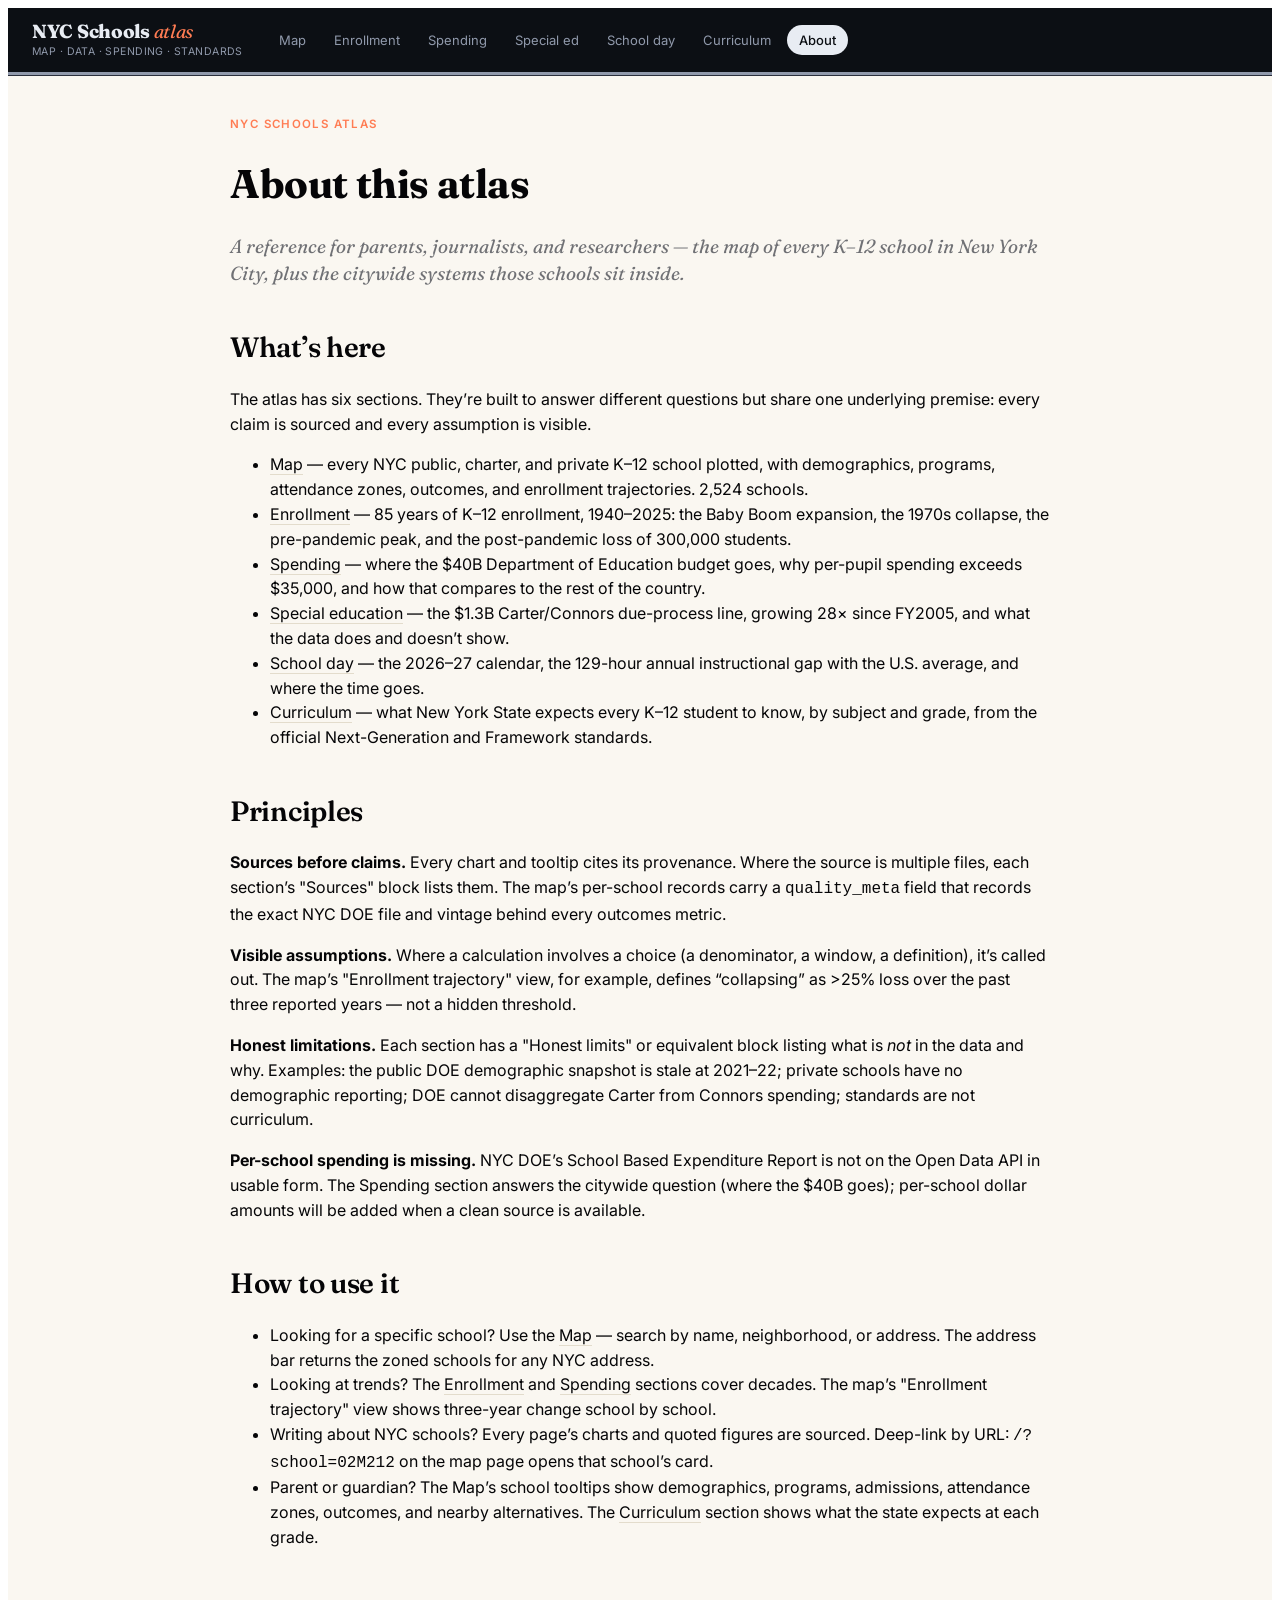
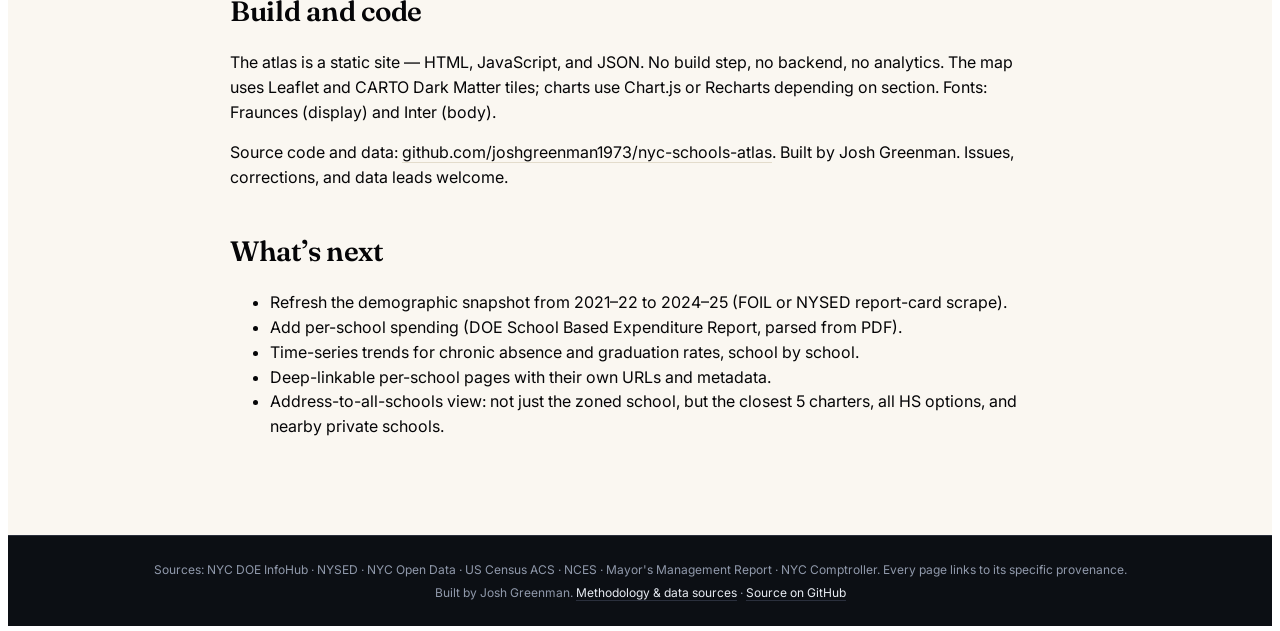
==== about/index.html @ cfe719d4 "Consolidate into mega-atlas: map + 5 explainer sections + unified chrome Adds five sections under on" ====
<!doctype html>
<html lang="en">
<head>
<meta charset="utf-8">
<meta name="viewport" content="width=device-width,initial-scale=1">
<title>NYC schools atlas — About & methodology</title>
<meta name="description" content="Methodology, sources, and limits behind every section of the NYC schools atlas.">
<link rel="stylesheet" href="../shared/chrome.css?v=13" />
</head>
<body data-section="about">

<div id="site-header"></div>

<main class="explainer">
  <div class="container">
    <div class="kicker">NYC Schools Atlas</div>
    <h1>About this atlas</h1>
    <p class="dek">A reference for parents, journalists, and researchers — the map of every K&ndash;12 school in New York City, plus the citywide systems those schools sit inside.</p>

    <h2>What&rsquo;s here</h2>
    <p>The atlas has six sections. They&rsquo;re built to answer different questions but share one underlying premise: every claim is sourced and every assumption is visible.</p>
    <ul>
      <li><a href="../">Map</a> &mdash; every NYC public, charter, and private K&ndash;12 school plotted, with demographics, programs, attendance zones, outcomes, and enrollment trajectories. 2,524 schools.</li>
      <li><a href="../enrollment/">Enrollment</a> &mdash; 85 years of K&ndash;12 enrollment, 1940&ndash;2025: the Baby Boom expansion, the 1970s collapse, the pre-pandemic peak, and the post-pandemic loss of 300,000 students.</li>
      <li><a href="../spending/">Spending</a> &mdash; where the $40B Department of Education budget goes, why per-pupil spending exceeds $35,000, and how that compares to the rest of the country.</li>
      <li><a href="../special-ed/">Special education</a> &mdash; the $1.3B Carter/Connors due-process line, growing 28&times; since FY2005, and what the data does and doesn&rsquo;t show.</li>
      <li><a href="../school-day/">School day</a> &mdash; the 2026&ndash;27 calendar, the 129-hour annual instructional gap with the U.S. average, and where the time goes.</li>
      <li><a href="../curriculum/">Curriculum</a> &mdash; what New York State expects every K&ndash;12 student to know, by subject and grade, from the official Next-Generation and Framework standards.</li>
    </ul>

    <h2>Principles</h2>
    <p><b>Sources before claims.</b> Every chart and tooltip cites its provenance. Where the source is multiple files, each section&rsquo;s "Sources" block lists them. The map&rsquo;s per-school records carry a <code>quality_meta</code> field that records the exact NYC DOE file and vintage behind every outcomes metric.</p>
    <p><b>Visible assumptions.</b> Where a calculation involves a choice (a denominator, a window, a definition), it&rsquo;s called out. The map&rsquo;s "Enrollment trajectory" view, for example, defines &ldquo;collapsing&rdquo; as &gt;25% loss over the past three reported years &mdash; not a hidden threshold.</p>
    <p><b>Honest limitations.</b> Each section has a "Honest limits" or equivalent block listing what is <em>not</em> in the data and why. Examples: the public DOE demographic snapshot is stale at 2021&ndash;22; private schools have no demographic reporting; DOE cannot disaggregate Carter from Connors spending; standards are not curriculum.</p>
    <p><b>Per-school spending is missing.</b> NYC DOE&rsquo;s School Based Expenditure Report is not on the Open Data API in usable form. The Spending section answers the citywide question (where the $40B goes); per-school dollar amounts will be added when a clean source is available.</p>

    <h2>How to use it</h2>
    <ul>
      <li>Looking for a specific school? Use the <a href="../">Map</a> &mdash; search by name, neighborhood, or address. The address bar returns the zoned schools for any NYC address.</li>
      <li>Looking at trends? The <a href="../enrollment/">Enrollment</a> and <a href="../spending/">Spending</a> sections cover decades. The map&rsquo;s "Enrollment trajectory" view shows three-year change school by school.</li>
      <li>Writing about NYC schools? Every page&rsquo;s charts and quoted figures are sourced. Deep-link by URL: <code>/?school=02M212</code> on the map page opens that school&rsquo;s card.</li>
      <li>Parent or guardian? The Map&rsquo;s school tooltips show demographics, programs, admissions, attendance zones, outcomes, and nearby alternatives. The <a href="../curriculum/">Curriculum</a> section shows what the state expects at each grade.</li>
    </ul>

    <h2>Build and code</h2>
    <p>The atlas is a static site &mdash; HTML, JavaScript, and JSON. No build step, no backend, no analytics. The map uses Leaflet and CARTO Dark Matter tiles; charts use Chart.js or Recharts depending on section. Fonts: Fraunces (display) and Inter (body).</p>
    <p>Source code and data: <a href="https://github.com/joshgreenman1973/nyc-schools-atlas">github.com/joshgreenman1973/nyc-schools-atlas</a>. Built by Josh Greenman. Issues, corrections, and data leads welcome.</p>

    <h2>What&rsquo;s next</h2>
    <ul>
      <li>Refresh the demographic snapshot from 2021&ndash;22 to 2024&ndash;25 (FOIL or NYSED report-card scrape).</li>
      <li>Add per-school spending (DOE School Based Expenditure Report, parsed from PDF).</li>
      <li>Time-series trends for chronic absence and graduation rates, school by school.</li>
      <li>Deep-linkable per-school pages with their own URLs and metadata.</li>
      <li>Address-to-all-schools view: not just the zoned school, but the closest 5 charters, all HS options, and nearby private schools.</li>
    </ul>
  </div>
</main>

<script src="../shared/chrome.js?v=13"></script>
</body>
</html>
---- shared/chrome.css ----
/* Unified chrome for NYC Schools — Atlas of the System.
   Injected at the top of every page. The map page is dark below the header;
   explainer pages are light. The header itself is dark on every page. */

:root {
  --site-ink: #0c0f14;
  --site-ink-2: #161a22;
  --site-line: #2a2f3c;
  --site-text: #e8ecf3;
  --site-muted: #9099ab;
  --site-accent: #ff7c53;
  --site-paper: #faf7f1;
  --site-paper-ink: #050507;
  --site-paper-muted: #707175;
  --site-paper-line: #e3dccc;
}

.site-header {
  background: var(--site-ink);
  color: var(--site-text);
  border-bottom: 1px solid var(--site-line);
  font-family: 'Inter', system-ui, -apple-system, sans-serif;
  font-size: 14px;
  position: relative;
  z-index: 100;
}
.site-header-inner {
  display: flex;
  align-items: center;
  gap: 24px;
  padding: 14px 24px;
  max-width: 1400px;
  margin: 0 auto;
}
.site-brand {
  display: flex;
  flex-direction: column;
  text-decoration: none;
  color: inherit;
  flex: none;
  min-width: 0;
}
.site-brand .mark {
  font-family: 'Fraunces', Georgia, serif;
  font-weight: 800;
  font-size: 19px;
  letter-spacing: -0.015em;
  line-height: 1.05;
  color: var(--site-text);
}
.site-brand .mark em {
  font-style: italic;
  font-weight: 400;
  color: var(--site-accent);
}
.site-brand .tag {
  color: var(--site-muted);
  font-size: 10.5px;
  letter-spacing: 0.04em;
  text-transform: uppercase;
  margin-top: 3px;
}
.site-nav {
  display: flex;
  gap: 4px;
  flex: 1;
  overflow-x: auto;
  scrollbar-width: none;
}
.site-nav::-webkit-scrollbar { display: none; }
.site-nav a {
  color: var(--site-muted);
  text-decoration: none;
  padding: 7px 12px;
  border-radius: 999px;
  font-size: 13px;
  white-space: nowrap;
  transition: color .15s, background .15s;
}
.site-nav a:hover { color: var(--site-text); background: var(--site-ink-2); }
.site-nav a.active {
  color: var(--site-ink);
  background: var(--site-text);
  font-weight: 500;
}

.site-footer {
  background: var(--site-ink);
  color: var(--site-muted);
  border-top: 1px solid var(--site-line);
  font-family: 'Inter', system-ui, sans-serif;
  font-size: 12px;
  padding: 24px;
  text-align: center;
  line-height: 1.6;
}
.site-footer a { color: var(--site-text); text-decoration: none; border-bottom: 1px solid var(--site-line); }
.site-footer a:hover { color: var(--site-accent); border-color: var(--site-accent); }
.site-footer .footer-line + .footer-line { margin-top: 4px; }

/* Section indicator: each non-map page gets a thin colored bar under the header */
.site-section-bar {
  height: 3px;
  background: var(--section-accent, var(--site-accent));
}

/* Type tokens explainer pages can opt into */
.explainer {
  font-family: 'Inter', system-ui, sans-serif;
  background: var(--site-paper);
  color: var(--site-paper-ink);
  font-size: 16px;
  line-height: 1.55;
}
.explainer h1, .explainer h2, .explainer h3 {
  font-family: 'Fraunces', Georgia, serif;
  letter-spacing: -0.01em;
  line-height: 1.15;
}
.explainer h1 { font-size: clamp(28px, 4vw, 40px); font-weight: 700; }
.explainer h2 { font-size: clamp(22px, 2.6vw, 28px); font-weight: 600; margin-top: 1.6em; }
.explainer h3 { font-size: 18px; font-weight: 600; margin-top: 1.2em; }
.explainer .container {
  max-width: 820px;
  margin: 0 auto;
  padding: 40px 24px 80px;
}
.explainer .container.wide { max-width: 1100px; }
.explainer .dek {
  font-family: 'Fraunces', Georgia, serif;
  font-style: italic;
  font-size: 19px;
  color: var(--site-paper-muted);
  margin-top: 6px;
  margin-bottom: 24px;
  line-height: 1.4;
}
.explainer .kicker {
  font-size: 11.5px;
  letter-spacing: 0.12em;
  text-transform: uppercase;
  color: var(--site-accent);
  font-weight: 600;
  margin-bottom: 8px;
}
.explainer p { margin: 1em 0; }
.explainer a { color: var(--site-paper-ink); border-bottom: 1px solid var(--site-paper-line); text-decoration: none; }
.explainer a:hover { border-color: var(--site-accent); color: var(--site-accent); }
.explainer hr { border: 0; border-top: 1px solid var(--site-paper-line); margin: 2.4em 0; }
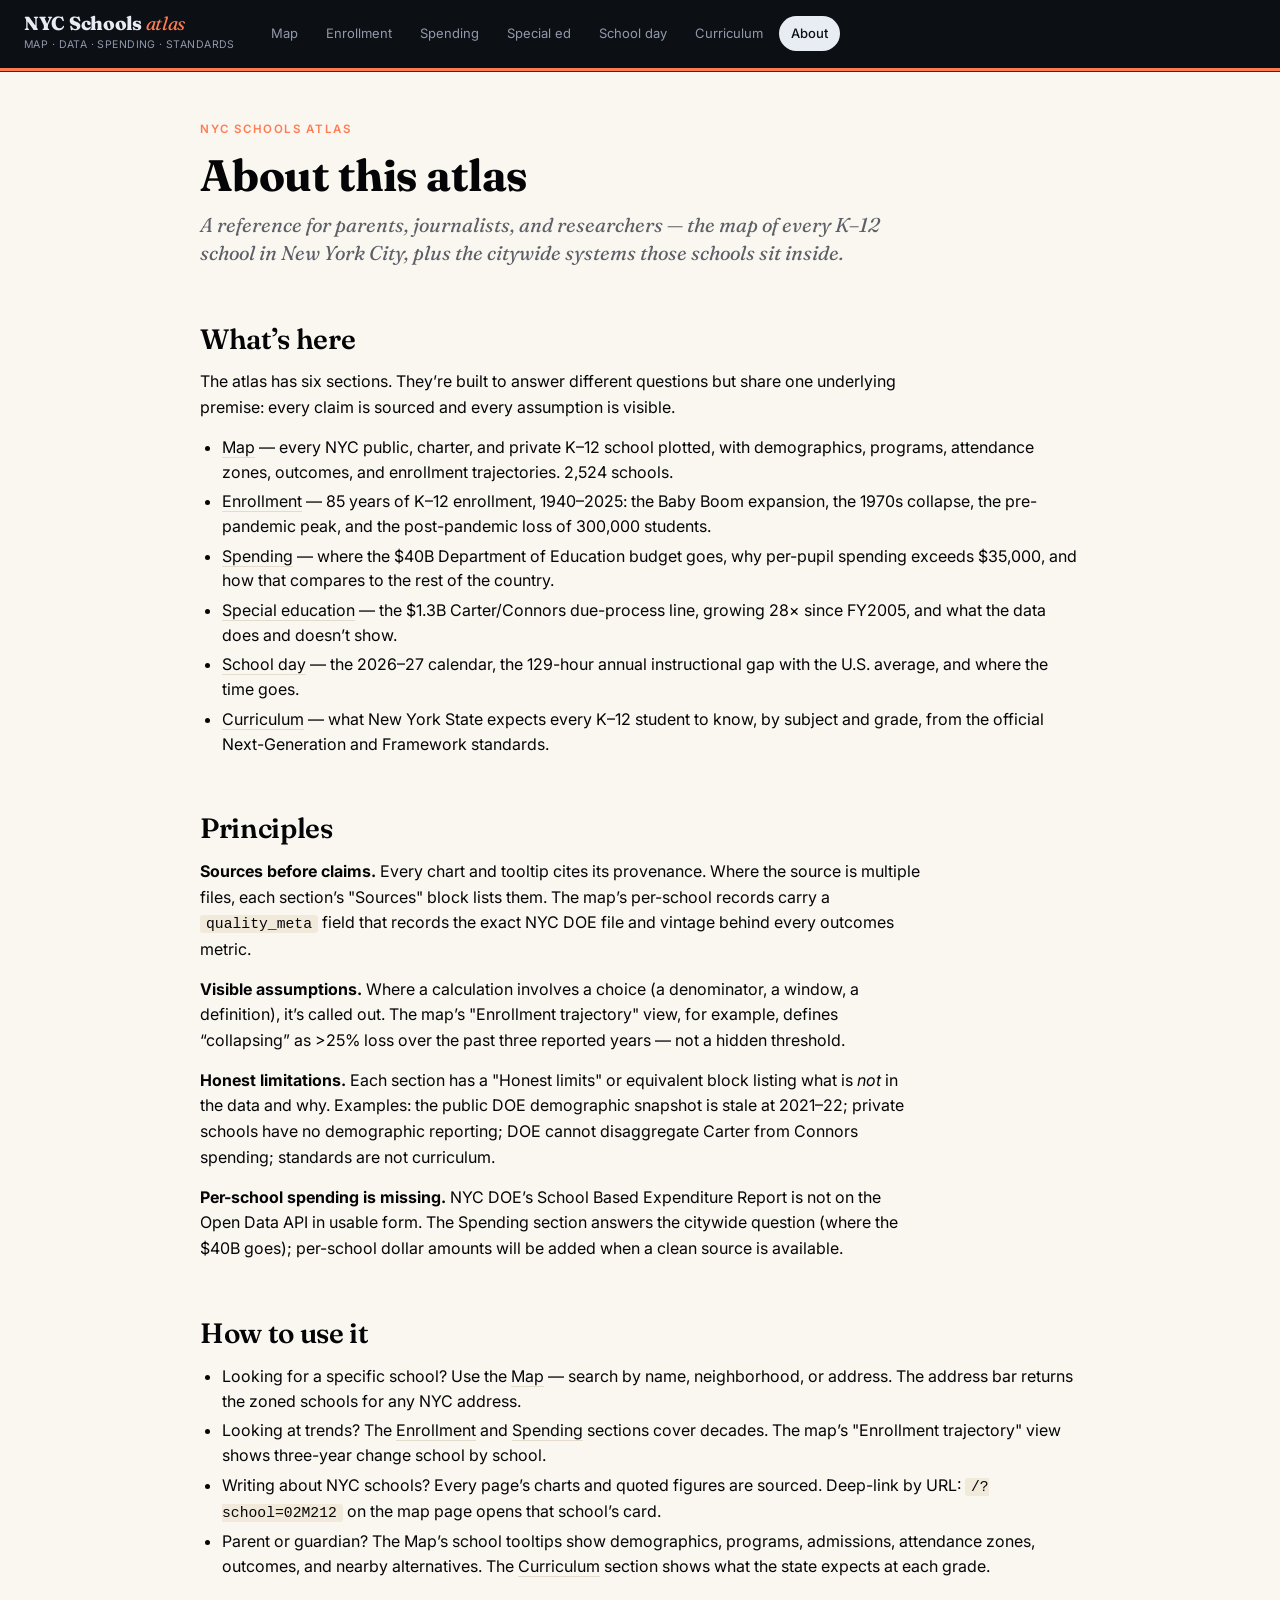
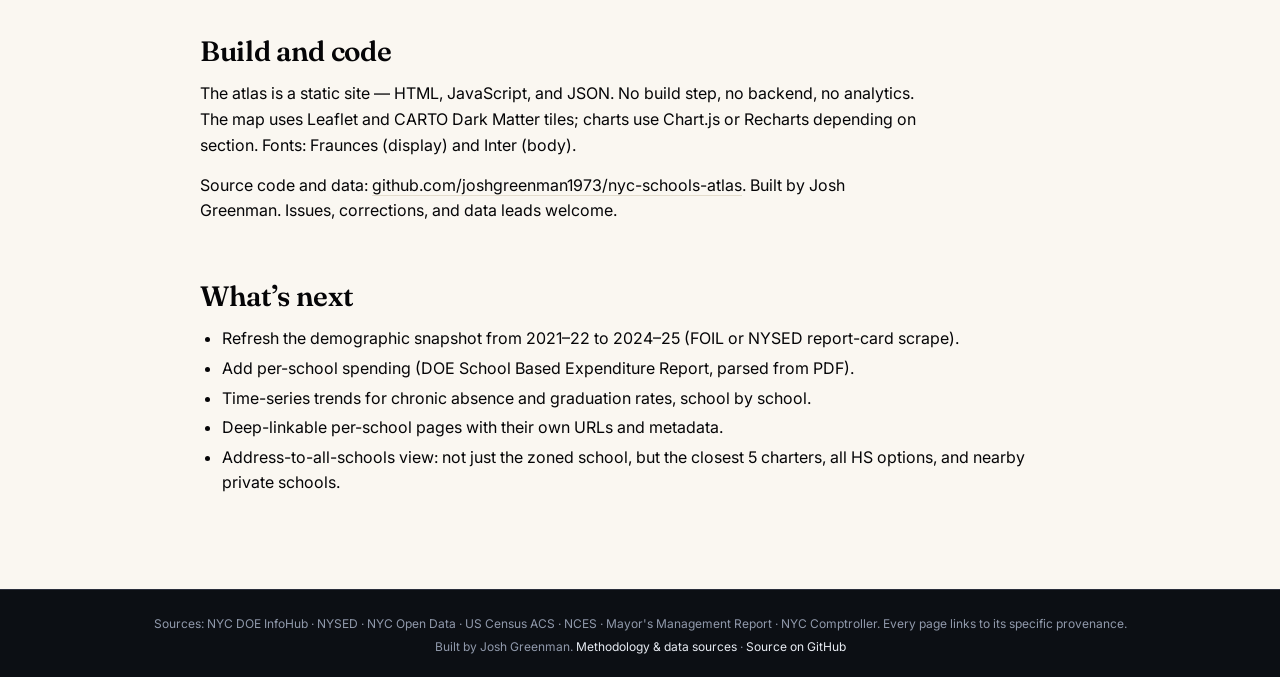
==== commit a4c79b0e: "Strong design pass: one type system across every section Before: each satellite kept its own fonts (" ====
--- a/about/index.html
+++ b/about/index.html
@@ -5,7 +5,7 @@
 <meta name="viewport" content="width=device-width,initial-scale=1">
 <title>NYC schools atlas — About & methodology</title>
 <meta name="description" content="Methodology, sources, and limits behind every section of the NYC schools atlas.">
-<link rel="stylesheet" href="../shared/chrome.css?v=13" />
+<link rel="stylesheet" href="../shared/chrome.css?v=14" />
 </head>
 <body data-section="about">
 
@@ -57,6 +57,6 @@
   </div>
 </main>
 
-<script src="../shared/chrome.js?v=13"></script>
+<script src="../shared/chrome.js?v=14"></script>
 </body>
 </html>
--- a/shared/chrome.css
+++ b/shared/chrome.css
@@ -1,20 +1,41 @@
 /* Unified chrome for NYC Schools — Atlas of the System.
    Injected at the top of every page. The map page is dark below the header;
-   explainer pages are light. The header itself is dark on every page. */
-
+   explainer pages are light. The header itself is dark on every page.
+
+   This file is intentionally opinionated. It overrides satellite styles
+   so every page reads as one site: same typography, same color tokens,
+   same paragraph rhythm, same component treatments. */
+
+/* ----------- Tokens ----------- */
 :root {
-  --site-ink: #0c0f14;
-  --site-ink-2: #161a22;
-  --site-line: #2a2f3c;
-  --site-text: #e8ecf3;
-  --site-muted: #9099ab;
-  --site-accent: #ff7c53;
-  --site-paper: #faf7f1;
-  --site-paper-ink: #050507;
-  --site-paper-muted: #707175;
+  --site-ink:        #0c0f14;
+  --site-ink-2:      #161a22;
+  --site-line:       #2a2f3c;
+  --site-text:       #e8ecf3;
+  --site-muted:      #9099ab;
+
+  /* Paper (explainer) palette */
+  --site-paper:      #faf7f1;
+  --site-paper-2:    #f1eadb;
+  --site-paper-ink:  #050507;
+  --site-paper-soft: #2a2a2a;
+  --site-paper-muted:#5d5f66;
   --site-paper-line: #e3dccc;
-}
-
+  --site-paper-line-soft: #ede5d2;
+
+  /* Single shared accent palette (replaces vc-*, etc.) */
+  --site-accent:     #ff7c53;  /* orange */
+  --site-blue:       #217ebe;  /* cerulean */
+  --site-green:      #57aa4a;  /* good green */
+  --site-pink:       #e7466d;  /* magenta */
+  --site-chartreuse: #b8c12a;  /* darker than #dde44c for readability on light bg */
+  --site-purple:     #6a4ec9;
+  --site-red:        #d2232a;
+
+  --section-accent:  var(--site-accent);
+}
+
+/* ----------- Header / nav ----------- */
 .site-header {
   background: var(--site-ink);
   color: var(--site-text);
@@ -76,6 +97,7 @@
   font-size: 13px;
   white-space: nowrap;
   transition: color .15s, background .15s;
+  border-bottom: 0 !important;
 }
 .site-nav a:hover { color: var(--site-text); background: var(--site-ink-2); }
 .site-nav a.active {
@@ -83,7 +105,12 @@
   background: var(--site-text);
   font-weight: 500;
 }
-
+.site-section-bar {
+  height: 3px;
+  background: var(--section-accent, var(--site-accent));
+}
+
+/* ----------- Footer ----------- */
 .site-footer {
   background: var(--site-ink);
   color: var(--site-muted);
@@ -94,56 +121,289 @@
   text-align: center;
   line-height: 1.6;
 }
-.site-footer a { color: var(--site-text); text-decoration: none; border-bottom: 1px solid var(--site-line); }
+.site-footer a {
+  color: var(--site-text);
+  text-decoration: none;
+  border-bottom: 1px solid var(--site-line);
+}
 .site-footer a:hover { color: var(--site-accent); border-color: var(--site-accent); }
 .site-footer .footer-line + .footer-line { margin-top: 4px; }
 
-/* Section indicator: each non-map page gets a thin colored bar under the header */
-.site-section-bar {
-  height: 3px;
-  background: var(--section-accent, var(--site-accent));
-}
-
-/* Type tokens explainer pages can opt into */
-.explainer {
-  font-family: 'Inter', system-ui, sans-serif;
-  background: var(--site-paper);
+/* ============================================================
+   EXPLAINER BASE — applies to every non-map page via data-section.
+   These rules use high specificity ([data-section]) so satellite
+   styles inherit consistent typography and color without per-page
+   edits.
+   ============================================================ */
+
+body[data-section]:not([data-section="map"]) {
+  margin: 0;
+  font-family: 'Inter', system-ui, -apple-system, sans-serif !important;
+  font-weight: 400;
+  font-size: 16px;
+  line-height: 1.6;
+  background: var(--site-paper) !important;
+  color: var(--site-paper-ink) !important;
+  -webkit-font-smoothing: antialiased;
+  -moz-osx-font-smoothing: grayscale;
+}
+
+body[data-section]:not([data-section="map"]) h1,
+body[data-section]:not([data-section="map"]) h2,
+body[data-section]:not([data-section="map"]) h3,
+body[data-section]:not([data-section="map"]) h4 {
+  font-family: 'Fraunces', Georgia, serif !important;
+  letter-spacing: -0.012em !important;
+  line-height: 1.15 !important;
+  color: var(--site-paper-ink) !important;
+  font-weight: 700 !important;
+}
+body[data-section]:not([data-section="map"]) h1 {
+  font-size: clamp(30px, 4.4vw, 44px) !important;
+  font-weight: 700 !important;
+  margin: 0 0 10px !important;
+}
+body[data-section]:not([data-section="map"]) h2 {
+  font-size: clamp(22px, 2.6vw, 28px) !important;
+  font-weight: 600 !important;
+  margin: 2em 0 0.5em !important;
+}
+body[data-section]:not([data-section="map"]) h3 {
+  font-size: 18px !important;
+  font-weight: 600 !important;
+  margin: 1.4em 0 0.5em !important;
+}
+body[data-section]:not([data-section="map"]) h4 {
+  font-size: 15px !important;
+  font-weight: 600 !important;
+  margin: 1em 0 0.4em !important;
+}
+
+body[data-section]:not([data-section="map"]) p {
+  margin: 0.9em 0 !important;
+  max-width: 72ch;
+}
+body[data-section]:not([data-section="map"]) main a,
+body[data-section]:not([data-section="map"]) .container a,
+body[data-section]:not([data-section="map"]) .callout a,
+body[data-section]:not([data-section="map"]) .source-block a,
+body[data-section]:not([data-section="map"]) p a,
+body[data-section]:not([data-section="map"]) li a,
+body[data-section]:not([data-section="map"]) td a {
   color: var(--site-paper-ink);
-  font-size: 16px;
+  text-decoration: none;
+  border-bottom: 1px solid var(--site-paper-line);
+  transition: color .15s, border-color .15s;
+}
+body[data-section]:not([data-section="map"]) main a:hover,
+body[data-section]:not([data-section="map"]) .container a:hover,
+body[data-section]:not([data-section="map"]) p a:hover,
+body[data-section]:not([data-section="map"]) li a:hover {
+  color: var(--site-accent);
+  border-color: var(--site-accent);
+}
+body[data-section] .site-header .site-nav a,
+body[data-section] .site-header .site-brand,
+body[data-section] .site-footer a {
+  border-bottom: 0 !important;
+}
+body[data-section]:not([data-section="map"]) hr {
+  border: 0;
+  border-top: 1px solid var(--site-paper-line);
+  margin: 2.4em 0;
+}
+body[data-section]:not([data-section="map"]) ul,
+body[data-section]:not([data-section="map"]) ol {
+  padding-left: 22px;
+  margin: 0.9em 0;
+}
+body[data-section]:not([data-section="map"]) li {
+  margin: 0.3em 0;
   line-height: 1.55;
 }
-.explainer h1, .explainer h2, .explainer h3 {
-  font-family: 'Fraunces', Georgia, serif;
-  letter-spacing: -0.01em;
-  line-height: 1.15;
-}
-.explainer h1 { font-size: clamp(28px, 4vw, 40px); font-weight: 700; }
-.explainer h2 { font-size: clamp(22px, 2.6vw, 28px); font-weight: 600; margin-top: 1.6em; }
-.explainer h3 { font-size: 18px; font-weight: 600; margin-top: 1.2em; }
-.explainer .container {
-  max-width: 820px;
-  margin: 0 auto;
-  padding: 40px 24px 80px;
-}
-.explainer .container.wide { max-width: 1100px; }
-.explainer .dek {
-  font-family: 'Fraunces', Georgia, serif;
-  font-style: italic;
-  font-size: 19px;
-  color: var(--site-paper-muted);
-  margin-top: 6px;
-  margin-bottom: 24px;
-  line-height: 1.4;
-}
-.explainer .kicker {
-  font-size: 11.5px;
-  letter-spacing: 0.12em;
-  text-transform: uppercase;
-  color: var(--site-accent);
-  font-weight: 600;
-  margin-bottom: 8px;
-}
-.explainer p { margin: 1em 0; }
-.explainer a { color: var(--site-paper-ink); border-bottom: 1px solid var(--site-paper-line); text-decoration: none; }
-.explainer a:hover { border-color: var(--site-accent); color: var(--site-accent); }
-.explainer hr { border: 0; border-top: 1px solid var(--site-paper-line); margin: 2.4em 0; }
+body[data-section]:not([data-section="map"]) code {
+  font-family: 'JetBrains Mono', 'SF Mono', Menlo, monospace;
+  font-size: 0.92em;
+  background: var(--site-paper-2);
+  padding: 1px 6px;
+  border-radius: 3px;
+}
+
+/* The container most satellite pages already use */
+body[data-section]:not([data-section="map"]) .container {
+  max-width: 880px !important;
+  margin: 0 auto !important;
+  padding: 48px 28px 80px !important;
+}
+body[data-section]:not([data-section="map"]) .container.wide {
+  max-width: 1180px !important;
+}
+
+/* Article header conventions */
+body[data-section]:not([data-section="map"]) .kicker,
+body[data-section]:not([data-section="map"]) header .kicker {
+  font-family: 'Inter', system-ui, sans-serif !important;
+  font-size: 11.5px !important;
+  letter-spacing: 0.14em !important;
+  text-transform: uppercase !important;
+  color: var(--section-accent, var(--site-accent)) !important;
+  font-weight: 600 !important;
+  margin: 0 0 12px !important;
+}
+body[data-section]:not([data-section="map"]) .subtitle,
+body[data-section]:not([data-section="map"]) .dek,
+body[data-section]:not([data-section="map"]) header .subtitle,
+body[data-section]:not([data-section="map"]) header .dek {
+  font-family: 'Fraunces', Georgia, serif !important;
+  font-style: italic !important;
+  font-size: 20px !important;
+  font-weight: 400 !important;
+  color: var(--site-paper-muted) !important;
+  line-height: 1.4 !important;
+  margin: 6px 0 28px !important;
+  max-width: 720px;
+}
+body[data-section]:not([data-section="map"]) header {
+  padding: 0 0 24px !important;
+  margin: 0 0 32px !important;
+  border-bottom: 1px solid var(--site-paper-line) !important;
+}
+
+/* Metric cards */
+body[data-section]:not([data-section="map"]) .metrics {
+  display: grid !important;
+  grid-template-columns: repeat(auto-fit, minmax(180px, 1fr)) !important;
+  gap: 12px !important;
+  margin: 28px 0 !important;
+}
+body[data-section]:not([data-section="map"]) .metric {
+  background: #fff !important;
+  border: 1px solid var(--site-paper-line) !important;
+  border-left: 3px solid var(--section-accent, var(--site-accent)) !important;
+  padding: 18px 20px !important;
+  border-radius: 0 !important;
+}
+body[data-section]:not([data-section="map"]) .metric .value {
+  font-family: 'Fraunces', Georgia, serif !important;
+  font-size: 30px !important;
+  font-weight: 700 !important;
+  line-height: 1.05 !important;
+  color: var(--site-paper-ink) !important;
+  letter-spacing: -0.015em !important;
+}
+body[data-section]:not([data-section="map"]) .metric .label {
+  font-family: 'Inter', sans-serif !important;
+  font-size: 12px !important;
+  letter-spacing: 0.04em !important;
+  text-transform: uppercase !important;
+  color: var(--site-paper-muted) !important;
+  margin-top: 8px !important;
+  line-height: 1.4 !important;
+  font-weight: 500 !important;
+}
+
+/* Chart cards */
+body[data-section]:not([data-section="map"]) .chart-box,
+body[data-section]:not([data-section="map"]) .chart-card {
+  background: #fff !important;
+  border: 1px solid var(--site-paper-line) !important;
+  border-radius: 0 !important;
+  padding: 22px 22px 18px !important;
+  margin: 16px 0 !important;
+}
+body[data-section]:not([data-section="map"]) .chart-title {
+  font-family: 'Fraunces', Georgia, serif !important;
+  font-size: 17px !important;
+  font-weight: 600 !important;
+  margin: 0 0 4px !important;
+  color: var(--site-paper-ink) !important;
+}
+body[data-section]:not([data-section="map"]) .chart-note {
+  font-family: 'Inter', sans-serif !important;
+  font-size: 13px !important;
+  color: var(--site-paper-muted) !important;
+  margin: 0 0 16px !important;
+  line-height: 1.5 !important;
+  max-width: none !important;
+}
+
+/* Callouts */
+body[data-section]:not([data-section="map"]) .callout {
+  background: var(--site-paper-2) !important;
+  border-left: 3px solid var(--section-accent, var(--site-accent)) !important;
+  padding: 16px 20px !important;
+  margin: 18px 0 !important;
+  font-size: 14.5px !important;
+  line-height: 1.55 !important;
+  font-family: 'Inter', sans-serif !important;
+  color: var(--site-paper-soft) !important;
+  border-radius: 0 !important;
+}
+body[data-section]:not([data-section="map"]) .callout strong { font-weight: 600 !important; color: var(--site-paper-ink) !important; }
+
+/* Tables */
+body[data-section]:not([data-section="map"]) table {
+  width: 100% !important;
+  border-collapse: collapse !important;
+  font-family: 'Inter', sans-serif !important;
+  font-size: 14px !important;
+  margin: 12px 0 !important;
+}
+body[data-section]:not([data-section="map"]) th,
+body[data-section]:not([data-section="map"]) td {
+  text-align: left;
+  padding: 10px 12px !important;
+  border-bottom: 1px solid var(--site-paper-line) !important;
+  font-weight: 400;
+}
+body[data-section]:not([data-section="map"]) th {
+  font-size: 11px !important;
+  letter-spacing: 0.08em !important;
+  text-transform: uppercase !important;
+  color: var(--site-paper-muted) !important;
+  font-weight: 600 !important;
+  background: var(--site-paper-line-soft) !important;
+}
+body[data-section]:not([data-section="map"]) td.num,
+body[data-section]:not([data-section="map"]) .num {
+  font-variant-numeric: tabular-nums;
+}
+
+/* Footer-within-explainer (some satellites have their own page footer) */
+body[data-section]:not([data-section="map"]) .container > footer {
+  margin-top: 60px !important;
+  padding: 20px 0 !important;
+  border-top: 1px solid var(--site-paper-line) !important;
+  font-size: 12.5px !important;
+  color: var(--site-paper-muted) !important;
+  background: none !important;
+}
+
+/* The site footer (dark, full-width) overrides the above when at body level */
+.site-footer { font-family: 'Inter', sans-serif !important; }
+
+/* Recharts inherit fonts via SVG text */
+body[data-section]:not([data-section="map"]) .recharts-wrapper text {
+  font-family: 'Inter', system-ui, sans-serif !important;
+  font-size: 12px;
+}
+
+/* Section accent colors per page */
+body[data-section="enrollment"]  { --section-accent: var(--site-blue); }
+body[data-section="spending"]    { --section-accent: var(--site-green); }
+body[data-section="special-ed"]  { --section-accent: var(--site-pink); }
+body[data-section="school-day"]  { --section-accent: var(--site-chartreuse); }
+body[data-section="curriculum"]  { --section-accent: var(--site-purple); }
+body[data-section="about"]       { --section-accent: var(--site-accent); }
+
+/* Optional: kill any orange-bar decorations satellites added that
+   conflict with the new section bar */
+body[data-section]:not([data-section="map"]) .decorative-bar { display: none !important; }
+
+/* Mobile */
+@media (max-width: 720px) {
+  .site-brand .tag { display: none; }
+  .site-header-inner { padding: 12px 16px; gap: 12px; }
+  body[data-section]:not([data-section="map"]) .container { padding: 28px 18px 60px !important; }
+  body[data-section]:not([data-section="map"]) .metrics { grid-template-columns: 1fr 1fr !important; }
+}
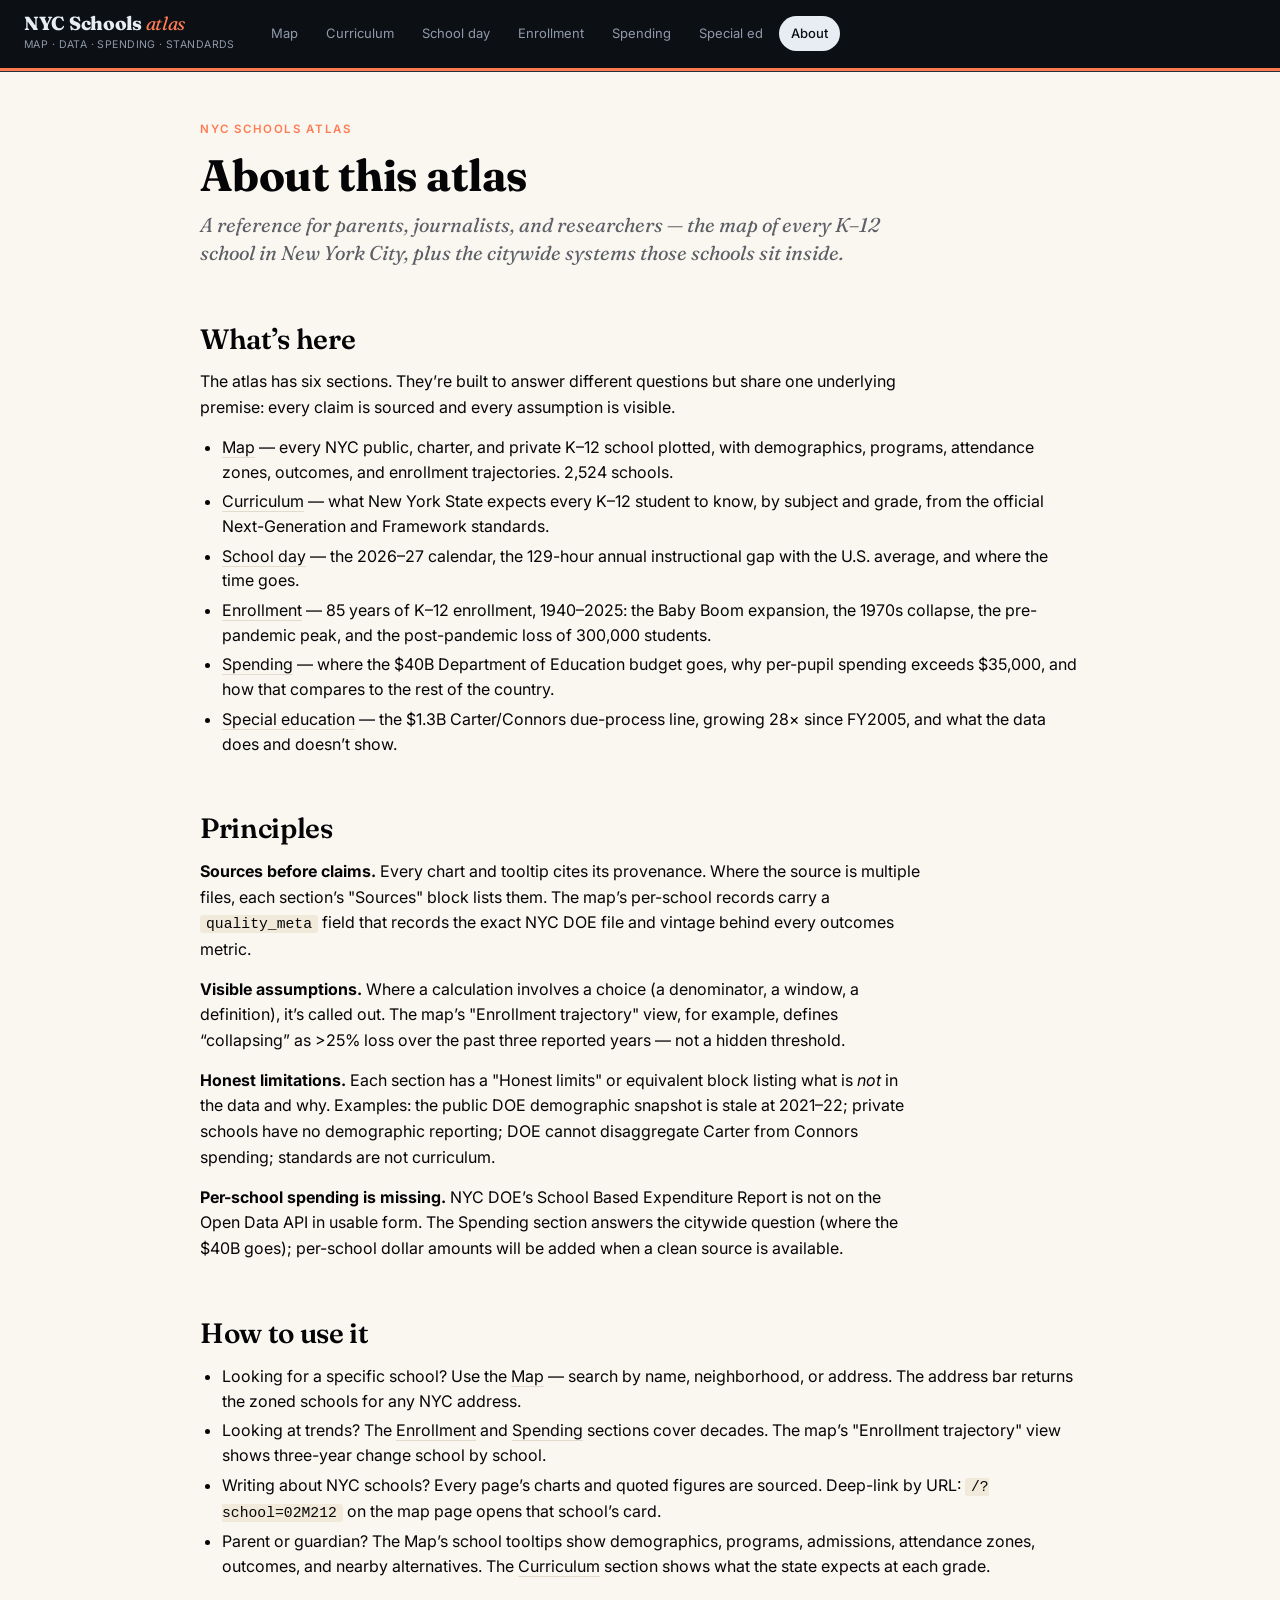
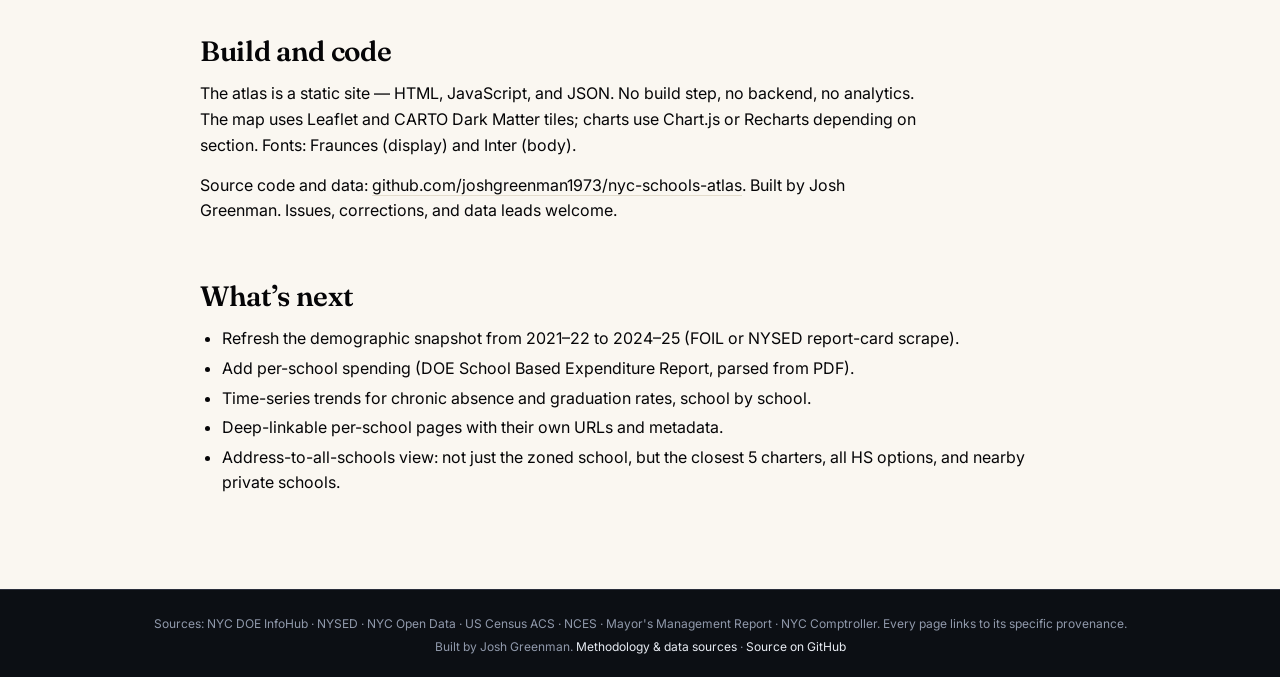
==== commit 2fc556b9: "Reorder nav: from classroom outward to system finance New order: Map → Curriculum → School day → Enr" ====
--- a/about/index.html
+++ b/about/index.html
@@ -5,7 +5,7 @@
 <meta name="viewport" content="width=device-width,initial-scale=1">
 <title>NYC schools atlas — About & methodology</title>
 <meta name="description" content="Methodology, sources, and limits behind every section of the NYC schools atlas.">
-<link rel="stylesheet" href="../shared/chrome.css?v=14" />
+<link rel="stylesheet" href="../shared/chrome.css?v=15" />
 </head>
 <body data-section="about">
 
@@ -21,11 +21,11 @@
     <p>The atlas has six sections. They&rsquo;re built to answer different questions but share one underlying premise: every claim is sourced and every assumption is visible.</p>
     <ul>
       <li><a href="../">Map</a> &mdash; every NYC public, charter, and private K&ndash;12 school plotted, with demographics, programs, attendance zones, outcomes, and enrollment trajectories. 2,524 schools.</li>
+      <li><a href="../curriculum/">Curriculum</a> &mdash; what New York State expects every K&ndash;12 student to know, by subject and grade, from the official Next-Generation and Framework standards.</li>
+      <li><a href="../school-day/">School day</a> &mdash; the 2026&ndash;27 calendar, the 129-hour annual instructional gap with the U.S. average, and where the time goes.</li>
       <li><a href="../enrollment/">Enrollment</a> &mdash; 85 years of K&ndash;12 enrollment, 1940&ndash;2025: the Baby Boom expansion, the 1970s collapse, the pre-pandemic peak, and the post-pandemic loss of 300,000 students.</li>
       <li><a href="../spending/">Spending</a> &mdash; where the $40B Department of Education budget goes, why per-pupil spending exceeds $35,000, and how that compares to the rest of the country.</li>
       <li><a href="../special-ed/">Special education</a> &mdash; the $1.3B Carter/Connors due-process line, growing 28&times; since FY2005, and what the data does and doesn&rsquo;t show.</li>
-      <li><a href="../school-day/">School day</a> &mdash; the 2026&ndash;27 calendar, the 129-hour annual instructional gap with the U.S. average, and where the time goes.</li>
-      <li><a href="../curriculum/">Curriculum</a> &mdash; what New York State expects every K&ndash;12 student to know, by subject and grade, from the official Next-Generation and Framework standards.</li>
     </ul>
 
     <h2>Principles</h2>
@@ -57,6 +57,6 @@
   </div>
 </main>
 
-<script src="../shared/chrome.js?v=14"></script>
+<script src="../shared/chrome.js?v=15"></script>
 </body>
 </html>
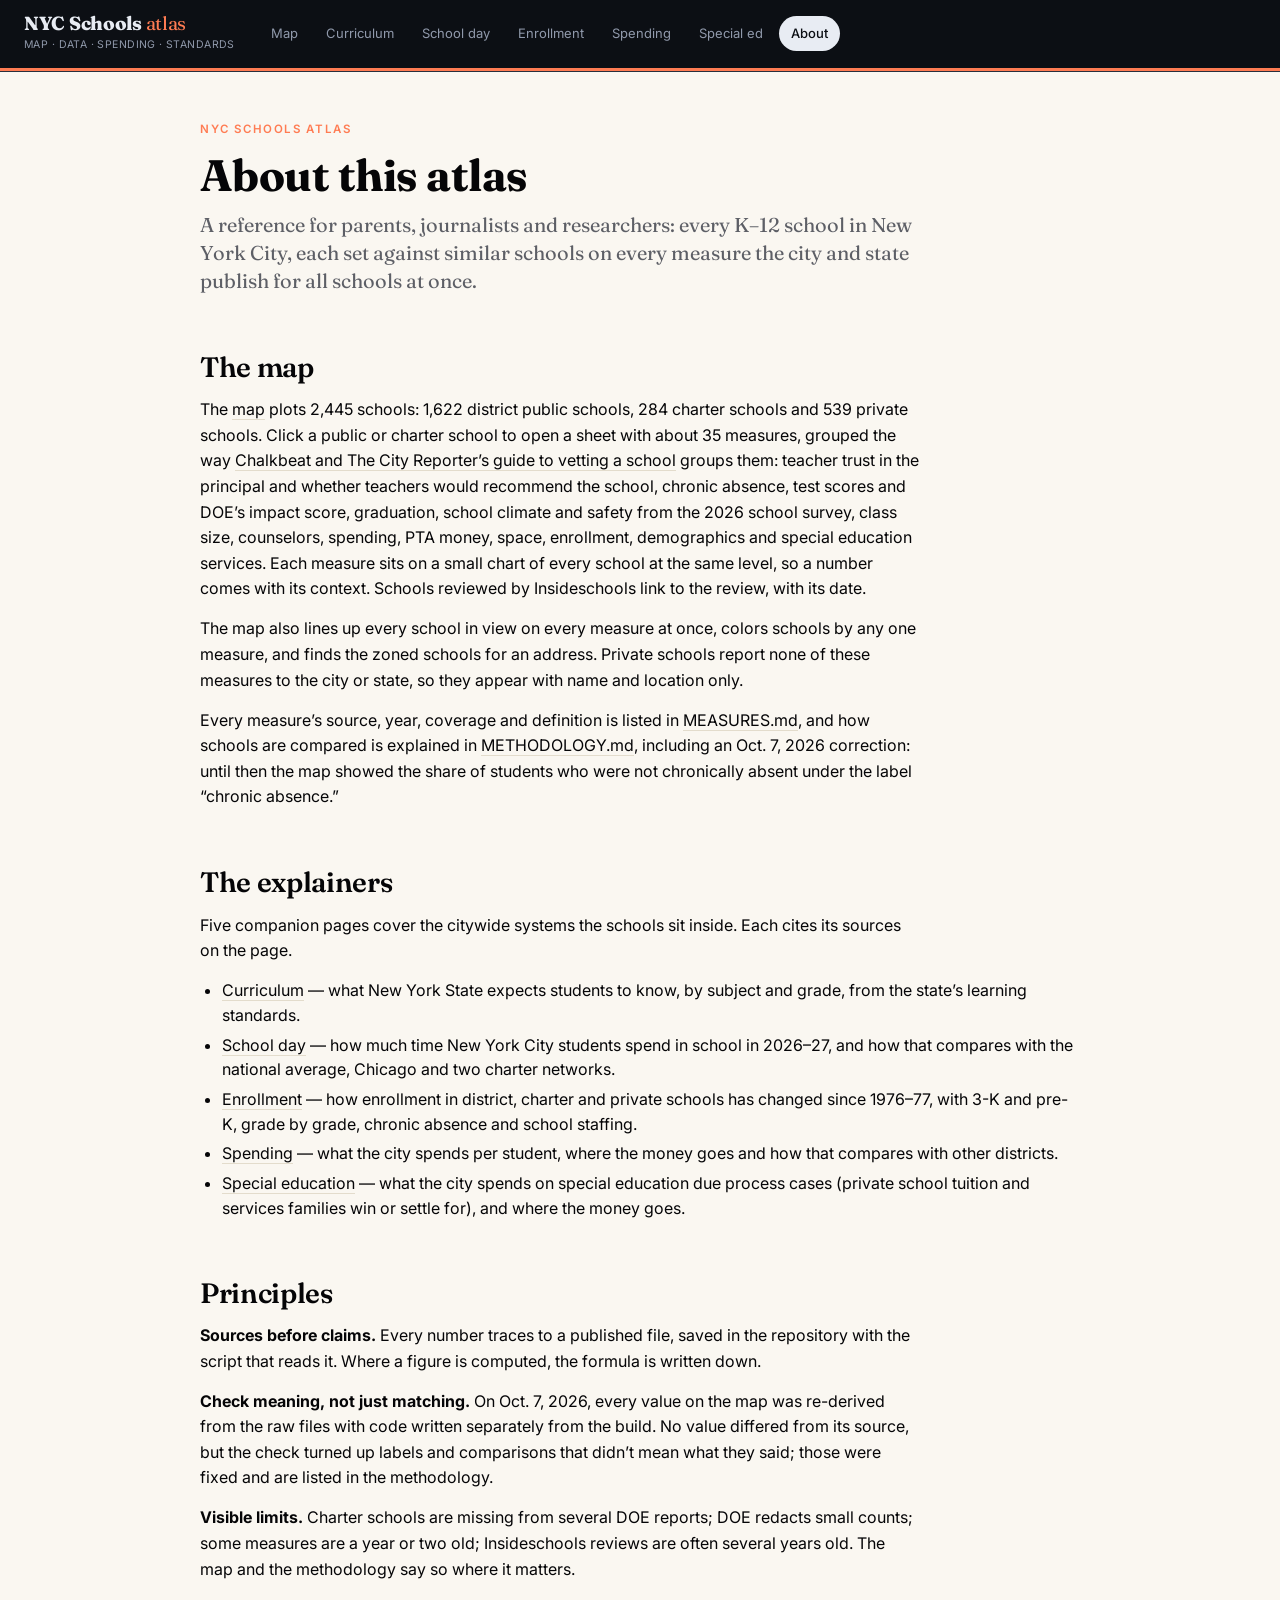
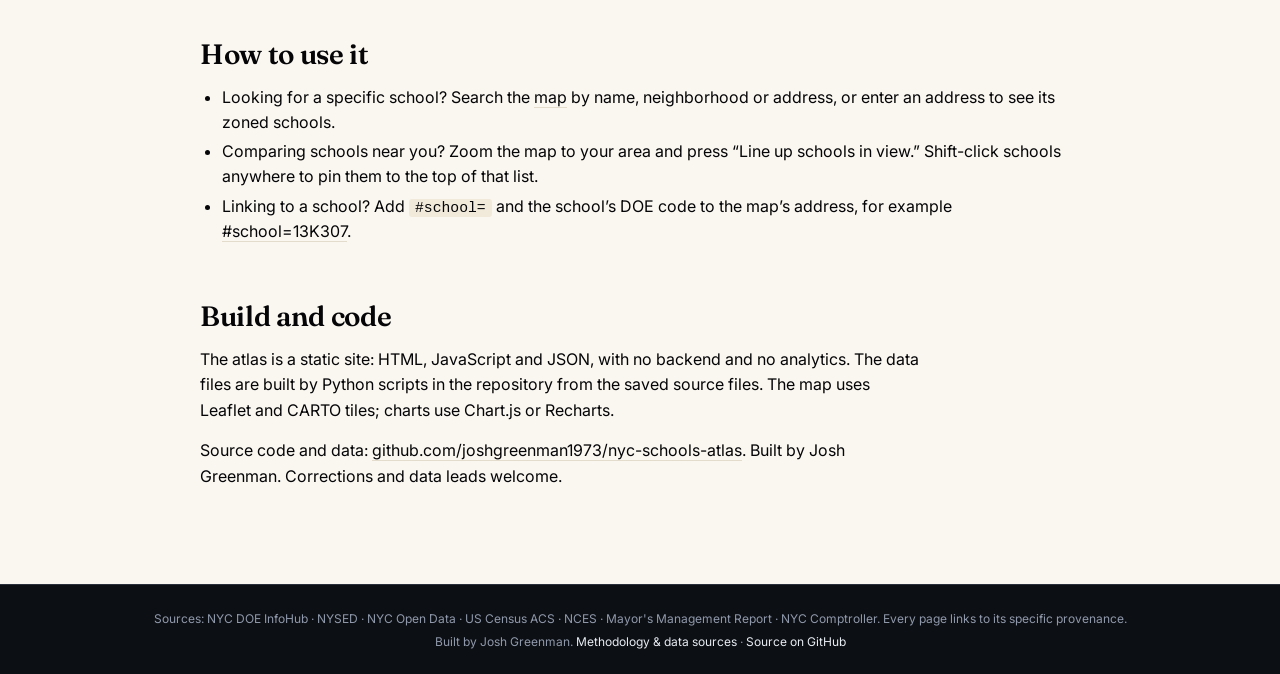
==== commit 67ef6213: "Fact-check every explainer page against primary sources Each section was re-checked claim by claim a" ====
--- a/about/index.html
+++ b/about/index.html
@@ -5,7 +5,7 @@
 <meta name="viewport" content="width=device-width,initial-scale=1">
 <title>NYC schools atlas — About & methodology</title>
 <meta name="description" content="Methodology, sources, and limits behind every section of the NYC schools atlas.">
-<link rel="stylesheet" href="../shared/chrome.css?v=15" />
+<link rel="stylesheet" href="../shared/chrome.css?v=17" />
 </head>
 <body data-section="about">
 
@@ -15,48 +15,41 @@
   <div class="container">
     <div class="kicker">NYC Schools Atlas</div>
     <h1>About this atlas</h1>
-    <p class="dek">A reference for parents, journalists, and researchers — the map of every K&ndash;12 school in New York City, plus the citywide systems those schools sit inside.</p>
+    <p class="dek">A reference for parents, journalists and researchers: every K&ndash;12 school in New York City, each set against similar schools on every measure the city and state publish for all schools at once.</p>
 
-    <h2>What&rsquo;s here</h2>
-    <p>The atlas has six sections. They&rsquo;re built to answer different questions but share one underlying premise: every claim is sourced and every assumption is visible.</p>
+    <h2>The map</h2>
+    <p>The <a href="../">map</a> plots 2,445 schools: 1,622 district public schools, 284 charter schools and 539 private schools. Click a public or charter school to open a sheet with about 35 measures, grouped the way <a href="https://www.chalkbeat.org/newyork/2026/10/07/how-to-find-nyc-public-schools-parents-guide/">Chalkbeat and The City Reporter&rsquo;s guide to vetting a school</a> groups them: teacher trust in the principal and whether teachers would recommend the school, chronic absence, test scores and DOE&rsquo;s impact score, graduation, school climate and safety from the 2026 school survey, class size, counselors, spending, PTA money, space, enrollment, demographics and special education services. Each measure sits on a small chart of every school at the same level, so a number comes with its context. Schools reviewed by Insideschools link to the review, with its date.</p>
+    <p>The map also lines up every school in view on every measure at once, colors schools by any one measure, and finds the zoned schools for an address. Private schools report none of these measures to the city or state, so they appear with name and location only.</p>
+    <p>Every measure&rsquo;s source, year, coverage and definition is listed in <a href="https://github.com/joshgreenman1973/nyc-schools-atlas/blob/main/data/MEASURES.md">MEASURES.md</a>, and how schools are compared is explained in <a href="https://github.com/joshgreenman1973/nyc-schools-atlas/blob/main/data/METHODOLOGY.md">METHODOLOGY.md</a>, including an Oct. 7, 2026 correction: until then the map showed the share of students who were not chronically absent under the label &ldquo;chronic absence.&rdquo;</p>
+
+    <h2>The explainers</h2>
+    <p>Five companion pages cover the citywide systems the schools sit inside. Each cites its sources on the page.</p>
     <ul>
-      <li><a href="../">Map</a> &mdash; every NYC public, charter, and private K&ndash;12 school plotted, with demographics, programs, attendance zones, outcomes, and enrollment trajectories. 2,524 schools.</li>
-      <li><a href="../curriculum/">Curriculum</a> &mdash; what New York State expects every K&ndash;12 student to know, by subject and grade, from the official Next-Generation and Framework standards.</li>
-      <li><a href="../school-day/">School day</a> &mdash; the 2026&ndash;27 calendar, the 129-hour annual instructional gap with the U.S. average, and where the time goes.</li>
-      <li><a href="../enrollment/">Enrollment</a> &mdash; 85 years of K&ndash;12 enrollment, 1940&ndash;2025: the Baby Boom expansion, the 1970s collapse, the pre-pandemic peak, and the post-pandemic loss of 300,000 students.</li>
-      <li><a href="../spending/">Spending</a> &mdash; where the $40B Department of Education budget goes, why per-pupil spending exceeds $35,000, and how that compares to the rest of the country.</li>
-      <li><a href="../special-ed/">Special education</a> &mdash; the $1.3B Carter/Connors due-process line, growing 28&times; since FY2005, and what the data does and doesn&rsquo;t show.</li>
+      <li><a href="../curriculum/">Curriculum</a> &mdash; what New York State expects students to know, by subject and grade, from the state&rsquo;s learning standards.</li>
+      <li><a href="../school-day/">School day</a> &mdash; how much time New York City students spend in school in 2026&ndash;27, and how that compares with the national average, Chicago and two charter networks.</li>
+      <li><a href="../enrollment/">Enrollment</a> &mdash; how enrollment in district, charter and private schools has changed since 1976&ndash;77, with 3-K and pre-K, grade by grade, chronic absence and school staffing.</li>
+      <li><a href="../spending/">Spending</a> &mdash; what the city spends per student, where the money goes and how that compares with other districts.</li>
+      <li><a href="../special-ed/">Special education</a> &mdash; what the city spends on special education due process cases (private school tuition and services families win or settle for), and where the money goes.</li>
     </ul>
 
     <h2>Principles</h2>
-    <p><b>Sources before claims.</b> Every chart and tooltip cites its provenance. Where the source is multiple files, each section&rsquo;s "Sources" block lists them. The map&rsquo;s per-school records carry a <code>quality_meta</code> field that records the exact NYC DOE file and vintage behind every outcomes metric.</p>
-    <p><b>Visible assumptions.</b> Where a calculation involves a choice (a denominator, a window, a definition), it&rsquo;s called out. The map&rsquo;s "Enrollment trajectory" view, for example, defines &ldquo;collapsing&rdquo; as &gt;25% loss over the past three reported years &mdash; not a hidden threshold.</p>
-    <p><b>Honest limitations.</b> Each section has a "Honest limits" or equivalent block listing what is <em>not</em> in the data and why. Examples: the public DOE demographic snapshot is stale at 2021&ndash;22; private schools have no demographic reporting; DOE cannot disaggregate Carter from Connors spending; standards are not curriculum.</p>
-    <p><b>Per-school spending is missing.</b> NYC DOE&rsquo;s School Based Expenditure Report is not on the Open Data API in usable form. The Spending section answers the citywide question (where the $40B goes); per-school dollar amounts will be added when a clean source is available.</p>
+    <p><b>Sources before claims.</b> Every number traces to a published file, saved in the repository with the script that reads it. Where a figure is computed, the formula is written down.</p>
+    <p><b>Check meaning, not just matching.</b> On Oct. 7, 2026, every value on the map was re-derived from the raw files with code written separately from the build. No value differed from its source, but the check turned up labels and comparisons that didn&rsquo;t mean what they said; those were fixed and are listed in the methodology.</p>
+    <p><b>Visible limits.</b> Charter schools are missing from several DOE reports; DOE redacts small counts; some measures are a year or two old; Insideschools reviews are often several years old. The map and the methodology say so where it matters.</p>
 
     <h2>How to use it</h2>
     <ul>
-      <li>Looking for a specific school? Use the <a href="../">Map</a> &mdash; search by name, neighborhood, or address. The address bar returns the zoned schools for any NYC address.</li>
-      <li>Looking at trends? The <a href="../enrollment/">Enrollment</a> and <a href="../spending/">Spending</a> sections cover decades. The map&rsquo;s "Enrollment trajectory" view shows three-year change school by school.</li>
-      <li>Writing about NYC schools? Every page&rsquo;s charts and quoted figures are sourced. Deep-link by URL: <code>/?school=02M212</code> on the map page opens that school&rsquo;s card.</li>
-      <li>Parent or guardian? The Map&rsquo;s school tooltips show demographics, programs, admissions, attendance zones, outcomes, and nearby alternatives. The <a href="../curriculum/">Curriculum</a> section shows what the state expects at each grade.</li>
+      <li>Looking for a specific school? Search the <a href="../">map</a> by name, neighborhood or address, or enter an address to see its zoned schools.</li>
+      <li>Comparing schools near you? Zoom the map to your area and press &ldquo;Line up schools in view.&rdquo; Shift-click schools anywhere to pin them to the top of that list.</li>
+      <li>Linking to a school? Add <code>#school=</code> and the school&rsquo;s DOE code to the map&rsquo;s address, for example <a href="../#school=13K307">#school=13K307</a>.</li>
     </ul>
 
     <h2>Build and code</h2>
-    <p>The atlas is a static site &mdash; HTML, JavaScript, and JSON. No build step, no backend, no analytics. The map uses Leaflet and CARTO Dark Matter tiles; charts use Chart.js or Recharts depending on section. Fonts: Fraunces (display) and Inter (body).</p>
-    <p>Source code and data: <a href="https://github.com/joshgreenman1973/nyc-schools-atlas">github.com/joshgreenman1973/nyc-schools-atlas</a>. Built by Josh Greenman. Issues, corrections, and data leads welcome.</p>
-
-    <h2>What&rsquo;s next</h2>
-    <ul>
-      <li>Refresh the demographic snapshot from 2021&ndash;22 to 2024&ndash;25 (FOIL or NYSED report-card scrape).</li>
-      <li>Add per-school spending (DOE School Based Expenditure Report, parsed from PDF).</li>
-      <li>Time-series trends for chronic absence and graduation rates, school by school.</li>
-      <li>Deep-linkable per-school pages with their own URLs and metadata.</li>
-      <li>Address-to-all-schools view: not just the zoned school, but the closest 5 charters, all HS options, and nearby private schools.</li>
-    </ul>
+    <p>The atlas is a static site: HTML, JavaScript and JSON, with no backend and no analytics. The data files are built by Python scripts in the repository from the saved source files. The map uses Leaflet and CARTO tiles; charts use Chart.js or Recharts.</p>
+    <p>Source code and data: <a href="https://github.com/joshgreenman1973/nyc-schools-atlas">github.com/joshgreenman1973/nyc-schools-atlas</a>. Built by Josh Greenman. Corrections and data leads welcome.</p>
   </div>
 </main>
 
-<script src="../shared/chrome.js?v=15"></script>
+<script src="../shared/chrome.js?v=17"></script>
 </body>
 </html>
--- a/shared/chrome.css
+++ b/shared/chrome.css
@@ -70,7 +70,7 @@
   color: var(--site-text);
 }
 .site-brand .mark em {
-  font-style: italic;
+  font-style: normal;
   font-weight: 400;
   color: var(--site-accent);
 }
@@ -255,7 +255,7 @@
 body[data-section]:not([data-section="map"]) header .subtitle,
 body[data-section]:not([data-section="map"]) header .dek {
   font-family: 'Fraunces', Georgia, serif !important;
-  font-style: italic !important;
+  font-style: normal !important;
   font-size: 20px !important;
   font-weight: 400 !important;
   color: var(--site-paper-muted) !important;
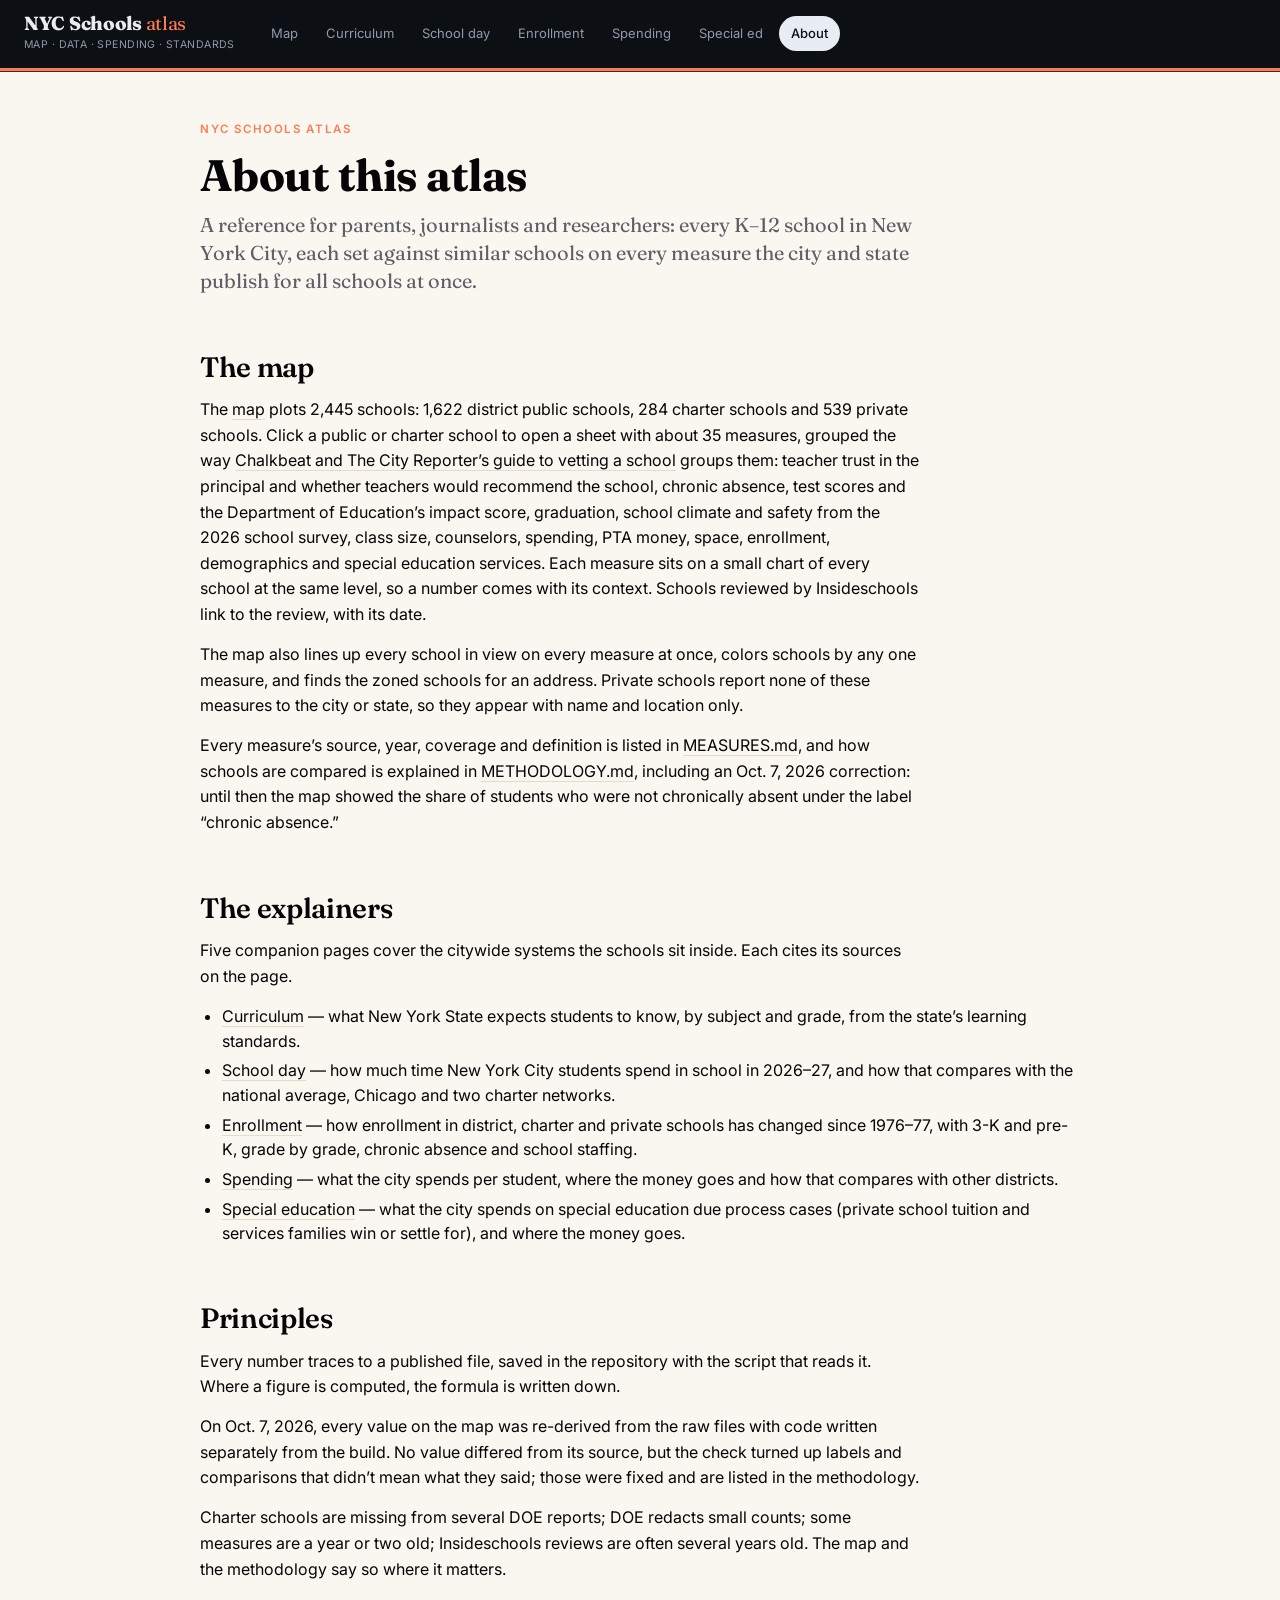
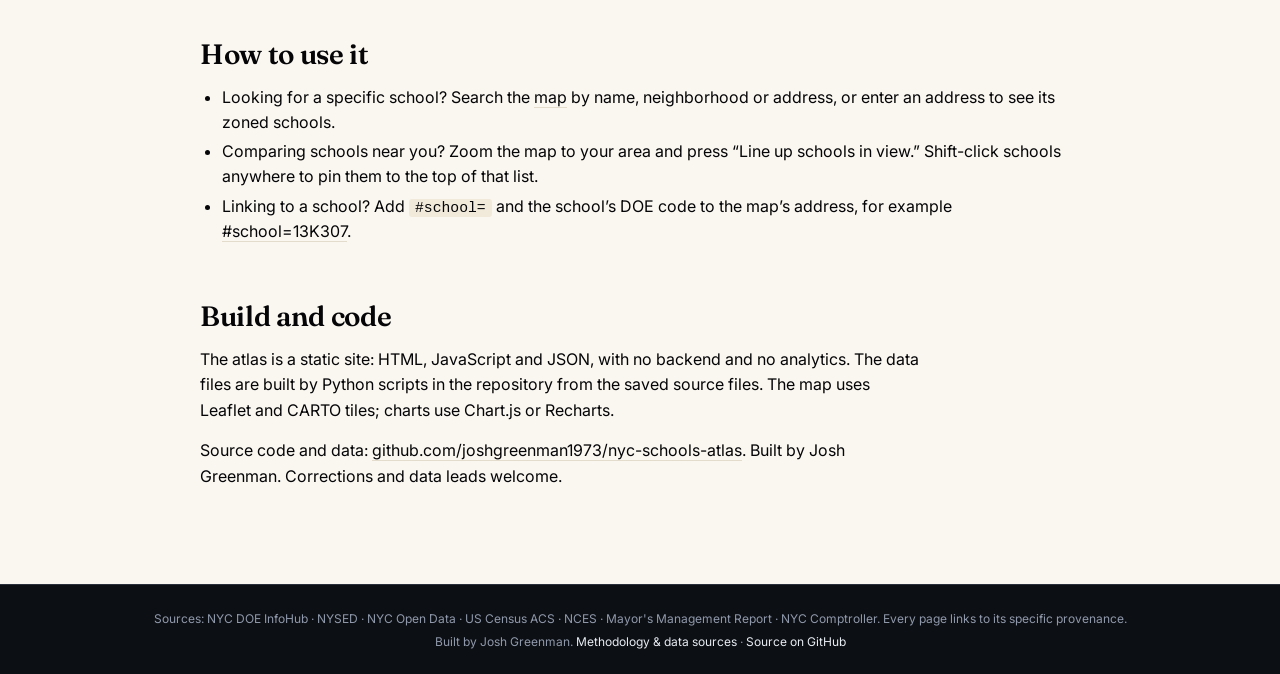
==== commit 477a0655: "Cut AI-writing tells from page copy Rewrote sentences that read as machine-written (not-X-but-Y reve" ====
--- a/about/index.html
+++ b/about/index.html
@@ -4,7 +4,7 @@
 <meta charset="utf-8">
 <meta name="viewport" content="width=device-width,initial-scale=1">
 <title>NYC schools atlas — About & methodology</title>
-<meta name="description" content="Methodology, sources, and limits behind every section of the NYC schools atlas.">
+<meta name="description" content="Methodology, sources and limits behind every section of the NYC schools atlas.">
 <link rel="stylesheet" href="../shared/chrome.css?v=17" />
 </head>
 <body data-section="about">
@@ -18,7 +18,7 @@
     <p class="dek">A reference for parents, journalists and researchers: every K&ndash;12 school in New York City, each set against similar schools on every measure the city and state publish for all schools at once.</p>
 
     <h2>The map</h2>
-    <p>The <a href="../">map</a> plots 2,445 schools: 1,622 district public schools, 284 charter schools and 539 private schools. Click a public or charter school to open a sheet with about 35 measures, grouped the way <a href="https://www.chalkbeat.org/newyork/2026/10/07/how-to-find-nyc-public-schools-parents-guide/">Chalkbeat and The City Reporter&rsquo;s guide to vetting a school</a> groups them: teacher trust in the principal and whether teachers would recommend the school, chronic absence, test scores and DOE&rsquo;s impact score, graduation, school climate and safety from the 2026 school survey, class size, counselors, spending, PTA money, space, enrollment, demographics and special education services. Each measure sits on a small chart of every school at the same level, so a number comes with its context. Schools reviewed by Insideschools link to the review, with its date.</p>
+    <p>The <a href="../">map</a> plots 2,445 schools: 1,622 district public schools, 284 charter schools and 539 private schools. Click a public or charter school to open a sheet with about 35 measures, grouped the way <a href="https://www.chalkbeat.org/newyork/2026/10/07/how-to-find-nyc-public-schools-parents-guide/">Chalkbeat and The City Reporter&rsquo;s guide to vetting a school</a> groups them: teacher trust in the principal and whether teachers would recommend the school, chronic absence, test scores and the Department of Education&rsquo;s impact score, graduation, school climate and safety from the 2026 school survey, class size, counselors, spending, PTA money, space, enrollment, demographics and special education services. Each measure sits on a small chart of every school at the same level, so a number comes with its context. Schools reviewed by Insideschools link to the review, with its date.</p>
     <p>The map also lines up every school in view on every measure at once, colors schools by any one measure, and finds the zoned schools for an address. Private schools report none of these measures to the city or state, so they appear with name and location only.</p>
     <p>Every measure&rsquo;s source, year, coverage and definition is listed in <a href="https://github.com/joshgreenman1973/nyc-schools-atlas/blob/main/data/MEASURES.md">MEASURES.md</a>, and how schools are compared is explained in <a href="https://github.com/joshgreenman1973/nyc-schools-atlas/blob/main/data/METHODOLOGY.md">METHODOLOGY.md</a>, including an Oct. 7, 2026 correction: until then the map showed the share of students who were not chronically absent under the label &ldquo;chronic absence.&rdquo;</p>
 
@@ -33,9 +33,9 @@
     </ul>
 
     <h2>Principles</h2>
-    <p><b>Sources before claims.</b> Every number traces to a published file, saved in the repository with the script that reads it. Where a figure is computed, the formula is written down.</p>
-    <p><b>Check meaning, not just matching.</b> On Oct. 7, 2026, every value on the map was re-derived from the raw files with code written separately from the build. No value differed from its source, but the check turned up labels and comparisons that didn&rsquo;t mean what they said; those were fixed and are listed in the methodology.</p>
-    <p><b>Visible limits.</b> Charter schools are missing from several DOE reports; DOE redacts small counts; some measures are a year or two old; Insideschools reviews are often several years old. The map and the methodology say so where it matters.</p>
+    <p>Every number traces to a published file, saved in the repository with the script that reads it. Where a figure is computed, the formula is written down.</p>
+    <p>On Oct. 7, 2026, every value on the map was re-derived from the raw files with code written separately from the build. No value differed from its source, but the check turned up labels and comparisons that didn&rsquo;t mean what they said; those were fixed and are listed in the methodology.</p>
+    <p>Charter schools are missing from several DOE reports; DOE redacts small counts; some measures are a year or two old; Insideschools reviews are often several years old. The map and the methodology say so where it matters.</p>
 
     <h2>How to use it</h2>
     <ul>
